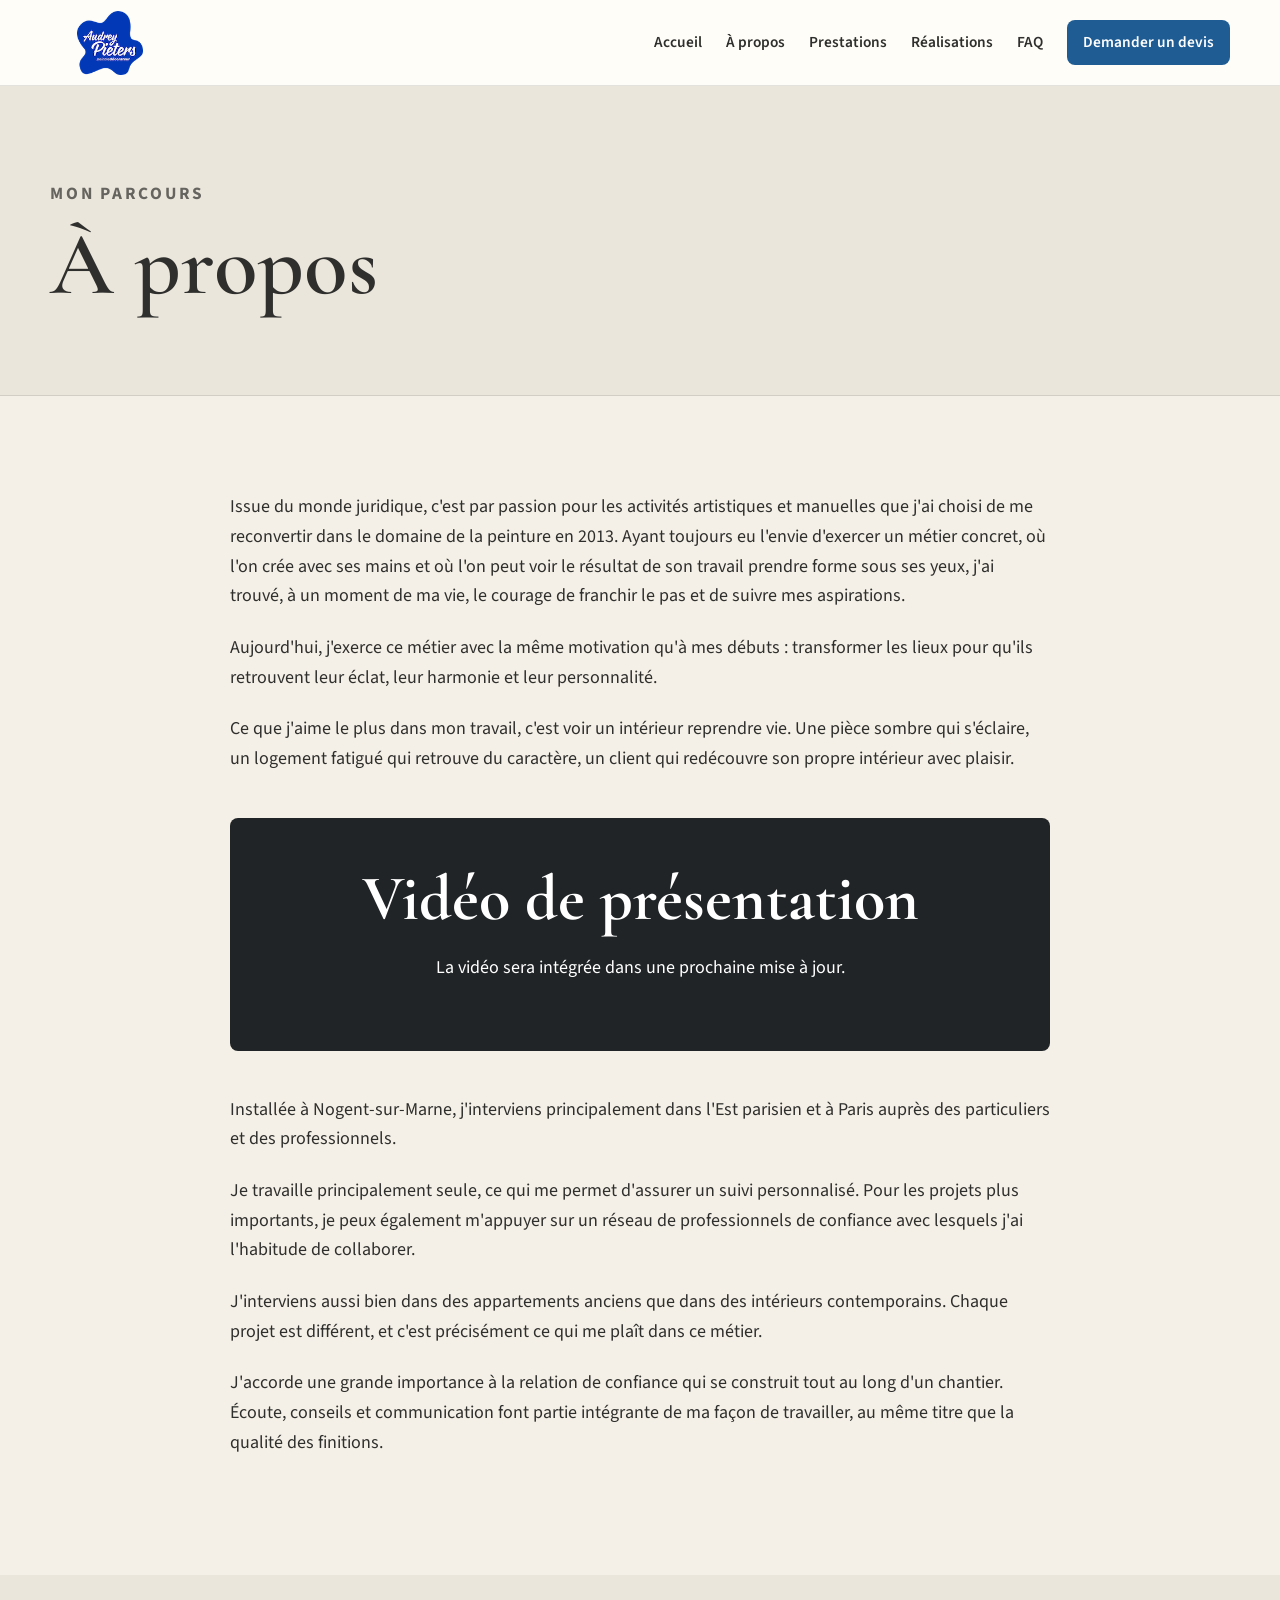
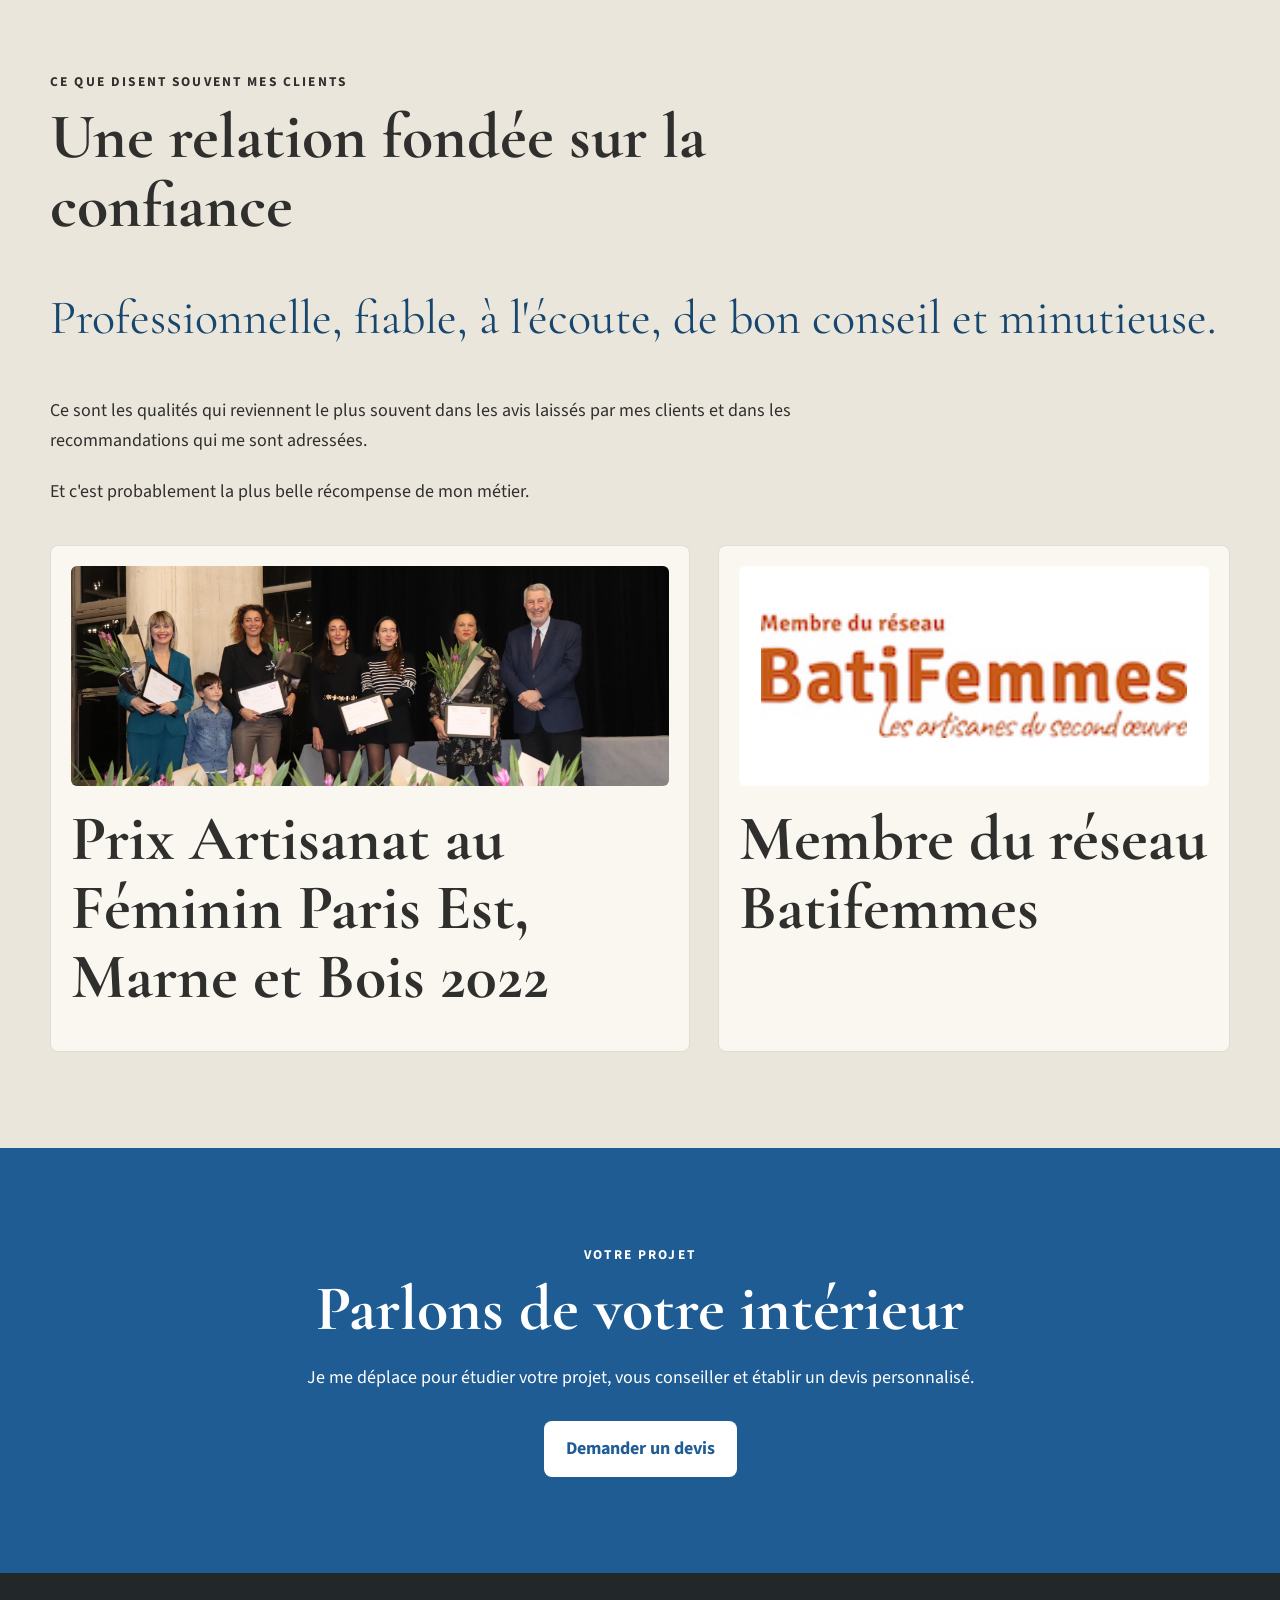
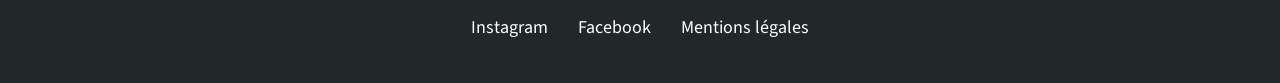
==== a-propos.html @ facaf7fb "Add files via upload" ====
<!DOCTYPE html>
<html lang="fr">
<head>
  <meta charset="UTF-8">
  <meta name="viewport" content="width=device-width, initial-scale=1.0">
  <meta name="description" content="Découvrez le parcours d'Audrey Pieters, peintre en bâtiment et peintre décoratrice installée à Nogent-sur-Marne.">
  <title>À propos | Audrey Pieters</title>
  <link rel="preconnect" href="https://fonts.googleapis.com">
  <link rel="preconnect" href="https://fonts.gstatic.com" crossorigin>
  <link href="https://fonts.googleapis.com/css2?family=Cormorant+Garamond:wght@500;600;700&family=Source+Sans+3:wght@400;500;600&display=swap" rel="stylesheet">
  <link rel="stylesheet" href="style.css">
</head>
<body>
  <header class="site-header">
    <a class="brand" href="index.html" aria-label="Accueil Audrey Pieters">
      <img src="assets/logo.png" alt="Logo Audrey Pieters">
    </a>

    <button class="menu-toggle" aria-expanded="false" aria-controls="main-nav" aria-label="Ouvrir le menu">
      <span></span><span></span><span></span>
    </button>

    <nav id="main-nav" class="main-nav" aria-label="Navigation principale">
      <a href="index.html">Accueil</a>
      <a href="a-propos.html" aria-current="page">À propos</a>
      <a href="prestations.html">Prestations</a>
      <a href="realisations.html">Réalisations</a>
      <a href="faq.html">FAQ</a>
      <a class="nav-cta" href="contact.html">Demander un devis</a>
    </nav>
  </header>

  <main>
    <section class="page-hero">
      <div class="container">
        <p class="kicker">Mon parcours</p>
        <h1>À propos</h1>
      </div>
    </section>

    <section class="section">
      <div class="container prose">
        <p>Issue du monde juridique, c'est par passion pour les activités artistiques et manuelles que j'ai choisi de me reconvertir dans le domaine de la peinture en 2013. Ayant toujours eu l'envie d'exercer un métier concret, où l'on crée avec ses mains et où l'on peut voir le résultat de son travail prendre forme sous ses yeux, j'ai trouvé, à un moment de ma vie, le courage de franchir le pas et de suivre mes aspirations.</p>

        <p>Aujourd'hui, j'exerce ce métier avec la même motivation qu'à mes débuts : transformer les lieux pour qu'ils retrouvent leur éclat, leur harmonie et leur personnalité.</p>

        <p>Ce que j'aime le plus dans mon travail, c'est voir un intérieur reprendre vie. Une pièce sombre qui s'éclaire, un logement fatigué qui retrouve du caractère, un client qui redécouvre son propre intérieur avec plaisir.</p>

        <div class="video-placeholder">
          <h2>Vidéo de présentation</h2>
          <p>La vidéo sera intégrée dans une prochaine mise à jour.</p>
        </div>

        <p>Installée à Nogent-sur-Marne, j'interviens principalement dans l'Est parisien et à Paris auprès des particuliers et des professionnels.</p>

        <p>Je travaille principalement seule, ce qui me permet d'assurer un suivi personnalisé. Pour les projets plus importants, je peux également m'appuyer sur un réseau de professionnels de confiance avec lesquels j'ai l'habitude de collaborer.</p>

        <p>J'interviens aussi bien dans des appartements anciens que dans des intérieurs contemporains. Chaque projet est différent, et c'est précisément ce qui me plaît dans ce métier.</p>

        <p>J'accorde une grande importance à la relation de confiance qui se construit tout au long d'un chantier. Écoute, conseils et communication font partie intégrante de ma façon de travailler, au même titre que la qualité des finitions.</p>
      </div>
    </section>

    <section class="section section-stone">
      <div class="container">
        <div class="section-heading">
          <p class="kicker">Ce que disent souvent mes clients</p>
          <h2>Une relation fondée sur la confiance</h2>
        </div>

        <p class="client-qualities">Professionnelle, fiable, à l'écoute, de bon conseil et minutieuse.</p>

        <div class="prose">
          <p>Ce sont les qualités qui reviennent le plus souvent dans les avis laissés par mes clients et dans les recommandations qui me sont adressées.</p>
          <p>Et c'est probablement la plus belle récompense de mon métier.</p>
        </div>

        <div class="inner-recognition">
          <article>
            <img src="assets/prix-cma.jpeg" alt="Remise du Prix Artisanat au Féminin 2022">
            <h2>Prix Artisanat au Féminin Paris Est, Marne et Bois 2022</h2>
          </article>
          <article>
            <img class="network-logo" src="assets/batifemmes.jpg" alt="Logo Batifemmes">
            <h2>Membre du réseau Batifemmes</h2>
          </article>
        </div>
      </div>
    </section>

    <section class="section contact-cta">
      <div class="container compact">
        <p class="kicker">Votre projet</p>
        <h2>Parlons de votre intérieur</h2>
        <p>Je me déplace pour étudier votre projet, vous conseiller et établir un devis personnalisé.</p>
        <a class="button" href="contact.html">Demander un devis</a>
      </div>
    </section>
  </main>

  <footer class="site-footer">
    <div class="container footer-inner">
      <a href="https://www.instagram.com/audreypieterspeintre?utm_source=qr" target="_blank" rel="noopener noreferrer">Instagram</a>
      <a href="https://www.facebook.com/share/1JHgTvEB2t/?mibextid=wwXIfr" target="_blank" rel="noopener noreferrer">Facebook</a>
      <a href="mentions-legales.html">Mentions légales</a>
    </div>
  </footer>

  <script>
    const toggle = document.querySelector('.menu-toggle');
    const nav = document.querySelector('.main-nav');
    toggle.addEventListener('click', () => {
      const open = toggle.getAttribute('aria-expanded') === 'true';
      toggle.setAttribute('aria-expanded', String(!open));
      nav.classList.toggle('is-open');
    });
  </script>
</body>
</html>
---- style.css ----
:root {
  --limewash: #f4f0e7;
  --stone: #ebe6dc;
  --paper: #fffdf8;
  --ink: #2f2f2d;
  --muted: #66645f;
  --blue: #1f5c94;
  --blue-dark: #17466f;
  --line: rgba(47, 47, 45, 0.13);
  --radius: 8px;
  --shadow: 0 18px 50px rgba(40, 38, 33, 0.08);
  --max: 1180px;
}

* { box-sizing: border-box; }

html { scroll-behavior: smooth; }

body {
  margin: 0;
  background: var(--limewash);
  color: var(--ink);
  font-family: "Source Sans 3", sans-serif;
  font-size: 18px;
  line-height: 1.65;
  -webkit-font-smoothing: antialiased;
}

img {
  display: block;
  width: 100%;
  height: auto;
}

a { color: inherit; }

.container {
  width: min(calc(100% - 40px), var(--max));
  margin-inline: auto;
}

.compact { max-width: 760px; }

.site-header {
  min-height: 86px;
  padding: 10px max(20px, calc((100vw - var(--max)) / 2));
  display: flex;
  align-items: center;
  justify-content: space-between;
  gap: 30px;
  background: rgba(255, 253, 248, 0.95);
  border-bottom: 1px solid var(--line);
  position: sticky;
  top: 0;
  z-index: 50;
  backdrop-filter: blur(12px);
}

.brand img {
  width: 120px;
  max-height: 64px;
  object-fit: contain;
}

.main-nav {
  display: flex;
  align-items: center;
  gap: 24px;
}

.main-nav a {
  text-decoration: none;
  font-size: 0.96rem;
  font-weight: 600;
}

.main-nav a:hover { color: var(--blue); }

.nav-cta {
  color: white !important;
  background: var(--blue);
  padding: 10px 16px;
  border-radius: var(--radius);
}

.nav-cta:hover { background: var(--blue-dark); }

.menu-toggle {
  display: none;
  background: transparent;
  border: 0;
  padding: 10px;
}

.menu-toggle span {
  display: block;
  width: 26px;
  height: 2px;
  background: var(--ink);
  margin: 5px 0;
}

.hero {
  min-height: 78vh;
  position: relative;
  display: grid;
  align-items: center;
  overflow: hidden;
}

.hero-image,
.hero-overlay {
  position: absolute;
  inset: 0;
  width: 100%;
  height: 100%;
}

.hero-image { object-fit: cover; }

.hero-overlay {
  background:
    linear-gradient(90deg, rgba(25, 27, 29, 0.76) 0%, rgba(25, 27, 29, 0.52) 44%, rgba(25, 27, 29, 0.06) 78%),
    linear-gradient(180deg, rgba(0,0,0,0.04), rgba(0,0,0,0.16));
}

.hero-content {
  position: relative;
  z-index: 2;
  color: white;
  padding-block: 110px;
}

.eyebrow,
.kicker {
  margin: 0 0 8px;
  font-size: 0.84rem;
  letter-spacing: 0.16em;
  text-transform: uppercase;
  font-weight: 700;
}

.profession {
  margin: 0 0 10px;
  font-weight: 600;
}

h1, h2, h3 {
  font-family: "Cormorant Garamond", serif;
  line-height: 1.08;
  margin-top: 0;
}

h1 {
  max-width: 760px;
  margin-bottom: 24px;
  font-size: clamp(3.4rem, 8vw, 6.6rem);
  font-weight: 600;
}

h2 {
  font-size: clamp(2.4rem, 5vw, 4rem);
  margin-bottom: 20px;
}

h3 {
  font-size: 1.9rem;
  margin-bottom: 14px;
}

.hero-text {
  max-width: 760px;
  margin: 0 0 14px;
  font-size: 1.08rem;
}

.hero-text.secondary {
  max-width: 830px;
  margin-bottom: 30px;
}

.button {
  display: inline-block;
  margin-top: 10px;
  padding: 13px 22px;
  border-radius: var(--radius);
  color: white;
  background: var(--blue);
  text-decoration: none;
  font-weight: 700;
  transition: transform .2s ease, background .2s ease;
}

.button:hover {
  background: var(--blue-dark);
  transform: translateY(-2px);
}

.section { padding: 96px 0; }

.section-stone { background: var(--stone); }

.section-heading {
  max-width: 720px;
  margin-bottom: 42px;
}

.section-heading h2 { margin-bottom: 0; }

.three-columns {
  display: grid;
  grid-template-columns: repeat(3, 1fr);
  gap: 26px;
}

.text-card,
.service-card,
.testimonials-grid blockquote {
  background: rgba(255, 253, 248, 0.62);
  border: 1px solid var(--line);
  border-radius: var(--radius);
  padding: 28px;
}

.recognition-grid {
  display: grid;
  grid-template-columns: 1.3fr 1fr;
  gap: 28px;
}

.recognition-card {
  display: grid;
  grid-template-columns: 180px 1fr;
  gap: 26px;
  align-items: center;
  background: rgba(255, 253, 248, 0.72);
  border: 1px solid var(--line);
  border-radius: var(--radius);
  padding: 18px;
}

.recognition-card img {
  height: 150px;
  object-fit: cover;
  border-radius: 6px;
}

.recognition-logo img {
  object-fit: contain;
  background: white;
  padding: 12px;
}

.recognition-card h2 {
  font-size: 2rem;
  margin: 0;
}

.split {
  display: grid;
  grid-template-columns: 1fr 1fr;
  gap: 64px;
  align-items: center;
}

.split-media img {
  max-height: 620px;
  object-fit: cover;
  border-radius: var(--radius);
  box-shadow: var(--shadow);
}

.split-content p { max-width: 650px; }

.text-link {
  color: var(--blue);
  font-weight: 700;
  text-underline-offset: 4px;
}

.center {
  text-align: center;
  margin-top: 38px;
}

.gallery {
  display: grid;
  grid-template-columns: repeat(2, minmax(0, 1fr));
  gap: 26px;
}

.gallery figure {
  margin: 0;
  overflow: hidden;
  border-radius: var(--radius);
  background: var(--paper);
}

.gallery img {
  aspect-ratio: 4 / 3;
  object-fit: cover;
}

.gallery figcaption {
  padding: 12px 16px 15px;
  font-weight: 600;
}

.testimonials-grid {
  display: grid;
  grid-template-columns: repeat(2, 1fr);
  gap: 24px;
}

.testimonials-grid blockquote { margin: 0; }

.testimonials-grid blockquote p {
  font-family: "Cormorant Garamond", serif;
  font-size: 1.65rem;
  line-height: 1.35;
}

.testimonials-grid cite {
  font-style: normal;
  font-weight: 700;
}

.stars {
  color: var(--blue);
  letter-spacing: 0.12em;
}

.contact-cta {
  text-align: center;
  background: var(--blue);
  color: white;
}

.contact-cta .button {
  background: white;
  color: var(--blue);
}

.contact-cta .button:hover {
  background: var(--paper);
}

.site-footer {
  background: #222729;
  color: white;
}

.footer-inner {
  min-height: 110px;
  display: flex;
  align-items: center;
  justify-content: center;
  gap: 30px;
}

.footer-inner a {
  text-decoration: none;
}

.footer-inner a:hover { text-decoration: underline; }

@media (max-width: 900px) {
  body { font-size: 17px; }

  .menu-toggle { display: block; }

  .main-nav {
    position: absolute;
    top: 86px;
    left: 0;
    right: 0;
    display: none;
    flex-direction: column;
    align-items: stretch;
    gap: 0;
    padding: 12px 20px 22px;
    background: var(--paper);
    border-bottom: 1px solid var(--line);
  }

  .main-nav.is-open { display: flex; }

  .main-nav a {
    padding: 13px 8px;
  }

  .nav-cta {
    margin-top: 8px;
    text-align: center;
  }

  .three-columns,
  .recognition-grid,
  .split {
    grid-template-columns: 1fr;
  }

  .recognition-card {
    grid-template-columns: 135px 1fr;
  }

  .split { gap: 36px; }

  .hero { min-height: 70vh; }

  .hero-overlay {
    background: linear-gradient(90deg, rgba(25,27,29,.78), rgba(25,27,29,.35));
  }
}

@media (max-width: 640px) {
  .container { width: min(calc(100% - 28px), var(--max)); }

  .section { padding: 72px 0; }

  .site-header {
    min-height: 76px;
  }

  .brand img { width: 98px; }

  .main-nav { top: 76px; }

  h1 { font-size: clamp(3rem, 15vw, 4.7rem); }

  .hero-content { padding-block: 80px; }

  .gallery,
  .testimonials-grid {
    grid-template-columns: 1fr;
  }

  .recognition-card {
    grid-template-columns: 1fr;
  }

  .recognition-card img {
    height: 220px;
  }

  .recognition-logo img {
    height: 150px;
  }

  .footer-inner {
    flex-direction: column;
    gap: 14px;
    padding-block: 30px;
  }
}


/* Page À propos */
.page-hero {
  padding: 94px 0 70px;
  background: var(--stone);
  border-bottom: 1px solid var(--line);
}

.page-hero h1 {
  color: var(--ink);
  font-size: clamp(3.3rem, 7vw, 5.8rem);
  margin-bottom: 12px;
}

.page-hero p {
  max-width: 720px;
  color: var(--muted);
  font-size: 1.08rem;
}

.prose {
  max-width: 820px;
}

.prose p {
  margin: 0 0 22px;
}

.video-placeholder {
  margin: 44px 0;
  padding: 46px 28px;
  text-align: center;
  background: #202426;
  color: white;
  border-radius: var(--radius);
}

.client-qualities {
  font-family: "Cormorant Garamond", serif;
  font-size: clamp(1.9rem, 4vw, 3rem);
  line-height: 1.25;
  color: var(--blue-dark);
}

.inner-recognition {
  display: grid;
  grid-template-columns: 1.25fr 1fr;
  gap: 28px;
  margin-top: 38px;
}

.inner-recognition article {
  background: rgba(255, 253, 248, 0.72);
  border: 1px solid var(--line);
  border-radius: var(--radius);
  padding: 20px;
}

.inner-recognition img {
  height: 220px;
  object-fit: cover;
  border-radius: 6px;
  margin-bottom: 18px;
}

.inner-recognition .network-logo {
  object-fit: contain;
  background: white;
  padding: 22px;
}

@media (max-width: 900px) {
  .inner-recognition {
    grid-template-columns: 1fr;
  }
}
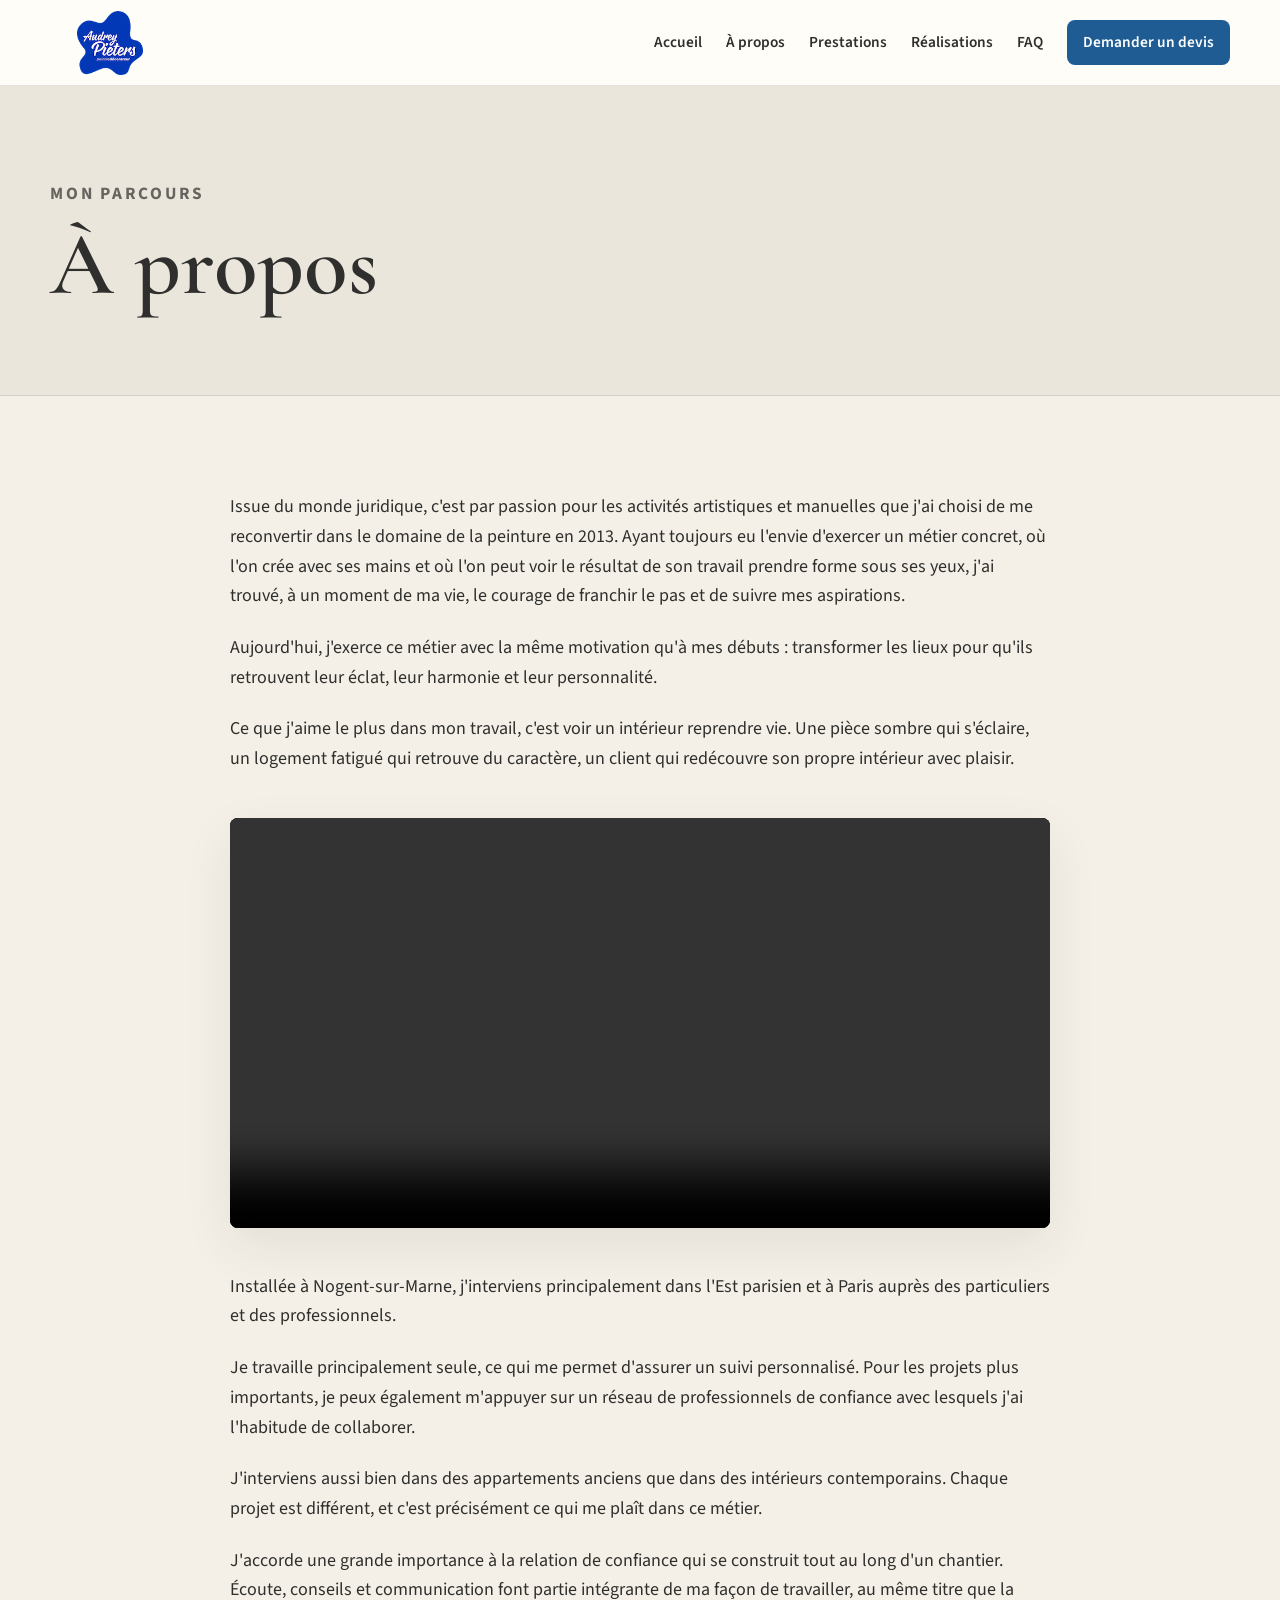
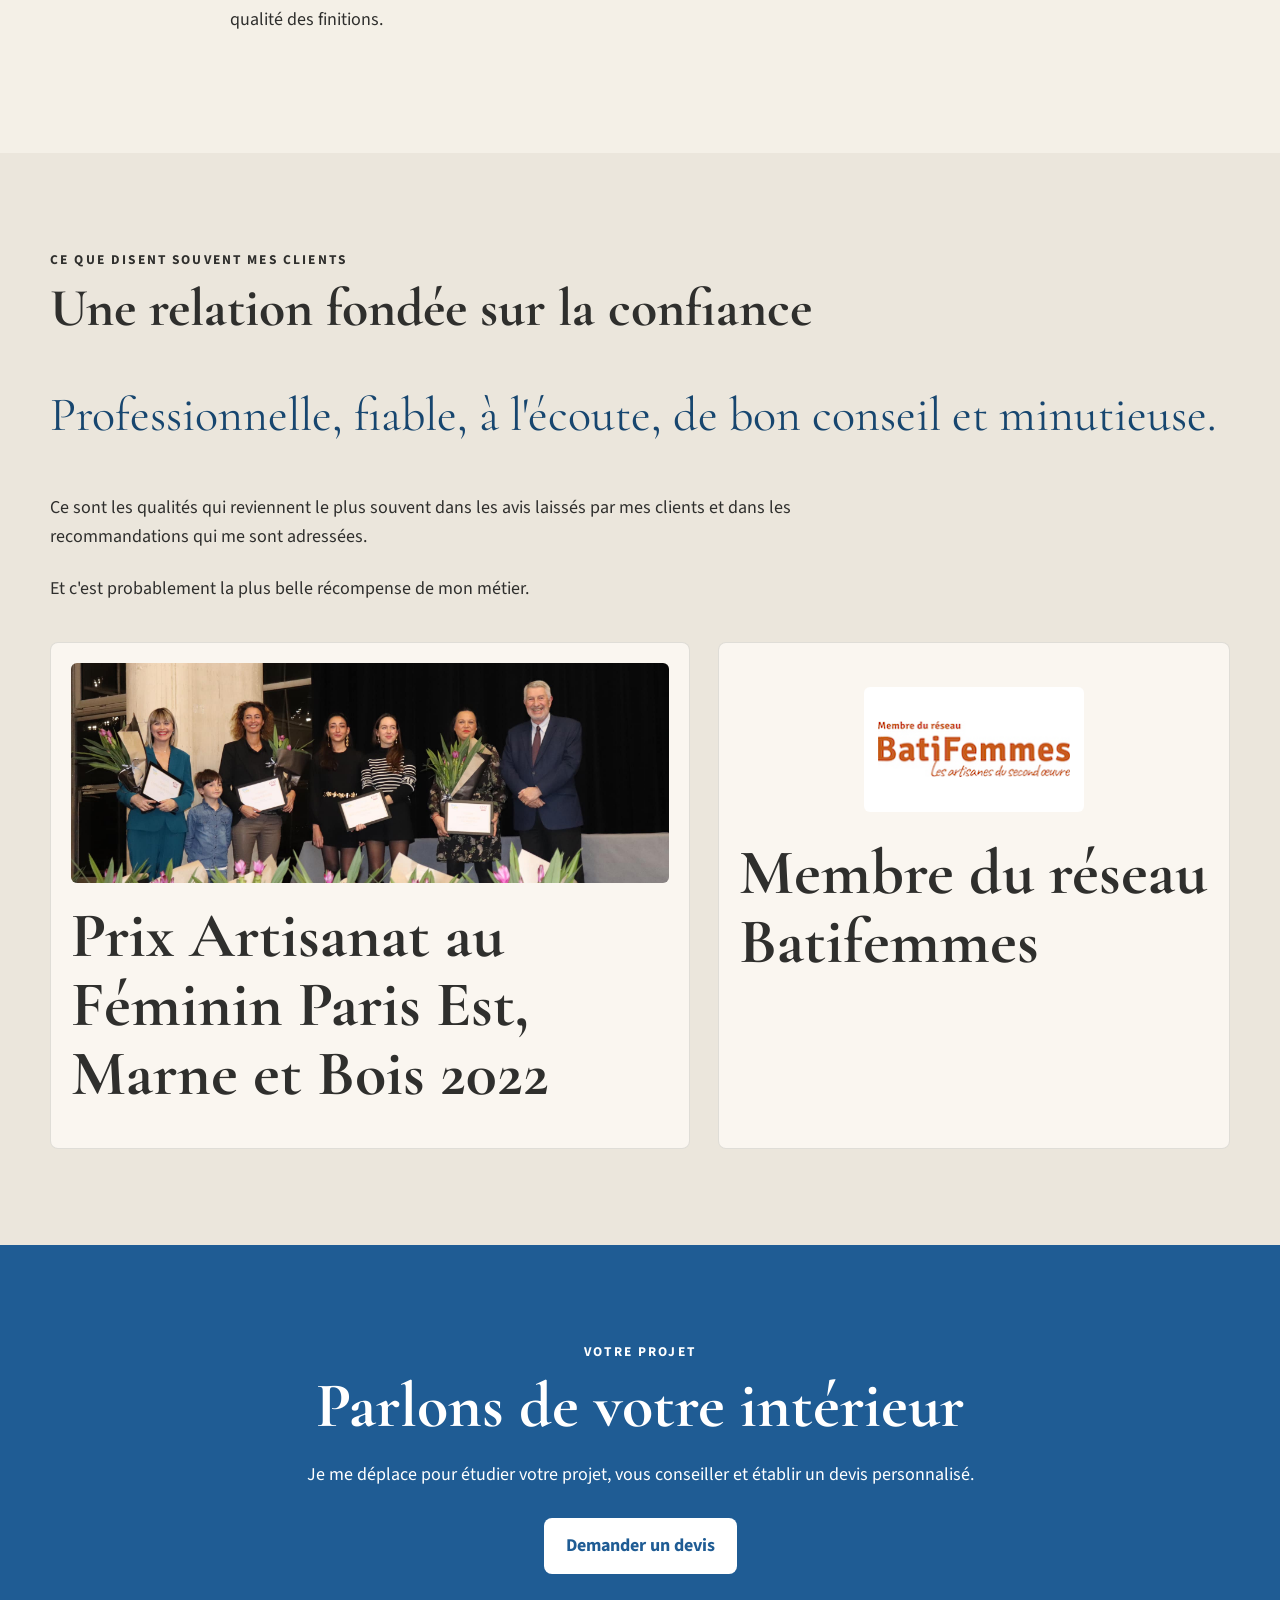
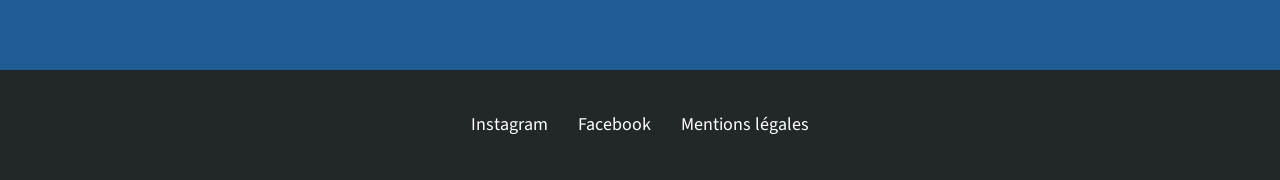
==== commit e052054a: "Add files via upload" ====
--- a/a-propos.html
+++ b/a-propos.html
@@ -46,9 +46,11 @@
 
         <p>Ce que j'aime le plus dans mon travail, c'est voir un intérieur reprendre vie. Une pièce sombre qui s'éclaire, un logement fatigué qui retrouve du caractère, un client qui redécouvre son propre intérieur avec plaisir.</p>
 
-        <div class="video-placeholder">
-          <h2>Vidéo de présentation</h2>
-          <p>La vidéo sera intégrée dans une prochaine mise à jour.</p>
+        <div class="video-frame">
+          <video controls preload="metadata">
+            <source src="assets/portrait-audrey-pieters.mp4" type="video/mp4">
+            Votre navigateur ne permet pas de lire cette vidéo.
+          </video>
         </div>
 
         <p>Installée à Nogent-sur-Marne, j'interviens principalement dans l'Est parisien et à Paris auprès des particuliers et des professionnels.</p>
@@ -65,7 +67,7 @@
       <div class="container">
         <div class="section-heading">
           <p class="kicker">Ce que disent souvent mes clients</p>
-          <h2>Une relation fondée sur la confiance</h2>
+          <h2 class="trust-heading">Une relation fondée sur la confiance</h2>
         </div>
 
         <p class="client-qualities">Professionnelle, fiable, à l'écoute, de bon conseil et minutieuse.</p>
--- a/style.css
+++ b/style.css
@@ -455,7 +455,7 @@
 }
 
 
-/* Page À propos */
+/* Corrections page À propos */
 .page-hero {
   padding: 94px 0 70px;
   background: var(--stone);
@@ -482,13 +482,24 @@
   margin: 0 0 22px;
 }
 
-.video-placeholder {
+.video-frame {
   margin: 44px 0;
-  padding: 46px 28px;
-  text-align: center;
-  background: #202426;
-  color: white;
-  border-radius: var(--radius);
+  background: #151719;
+  border-radius: var(--radius);
+  overflow: hidden;
+  box-shadow: var(--shadow);
+}
+
+.video-frame video {
+  display: block;
+  width: 100%;
+  max-height: 680px;
+  background: #151719;
+}
+
+.trust-heading {
+  font-size: clamp(2.2rem, 4.2vw, 3.35rem);
+  white-space: nowrap;
 }
 
 .client-qualities {
@@ -520,13 +531,21 @@
 }
 
 .inner-recognition .network-logo {
+  height: 125px;
+  width: auto;
+  max-width: 220px;
   object-fit: contain;
   background: white;
-  padding: 22px;
+  padding: 14px;
+  margin: 24px auto 26px;
 }
 
 @media (max-width: 900px) {
   .inner-recognition {
     grid-template-columns: 1fr;
   }
-}
+
+  .trust-heading {
+    white-space: normal;
+  }
+}
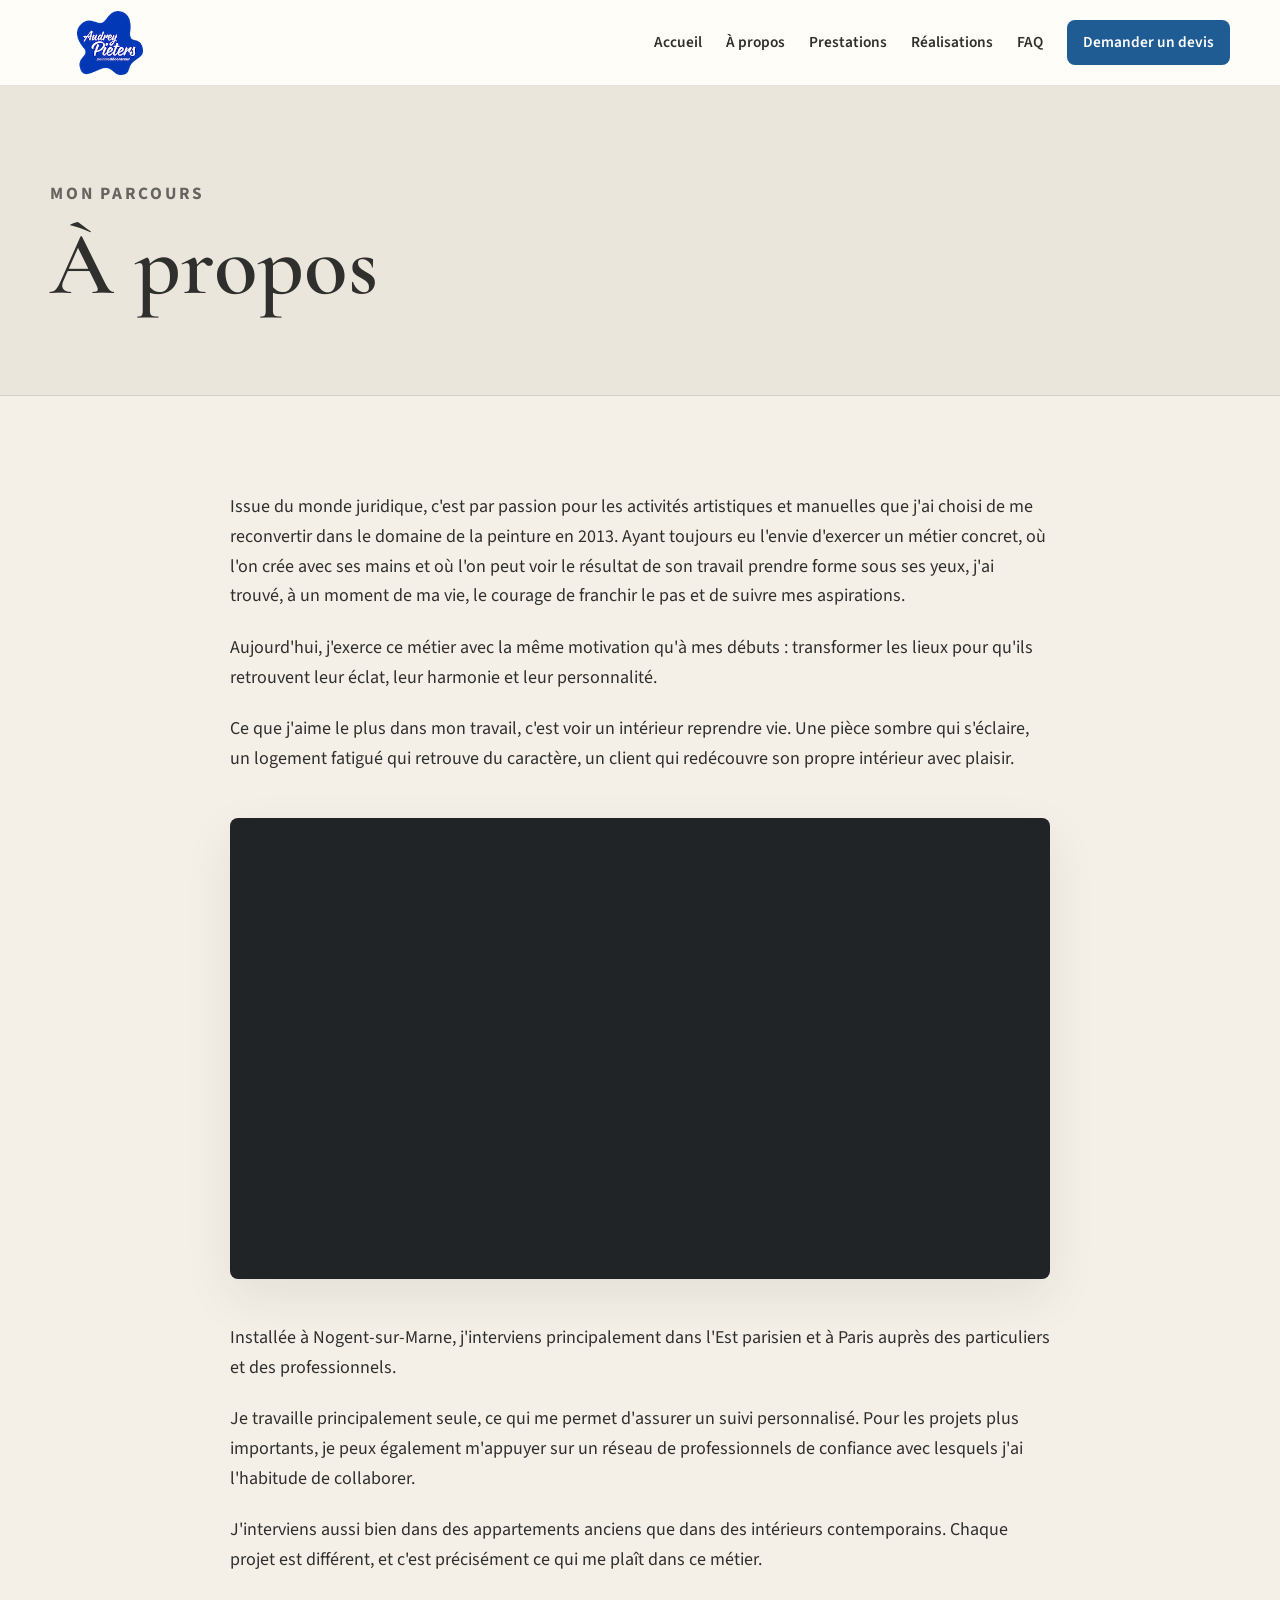
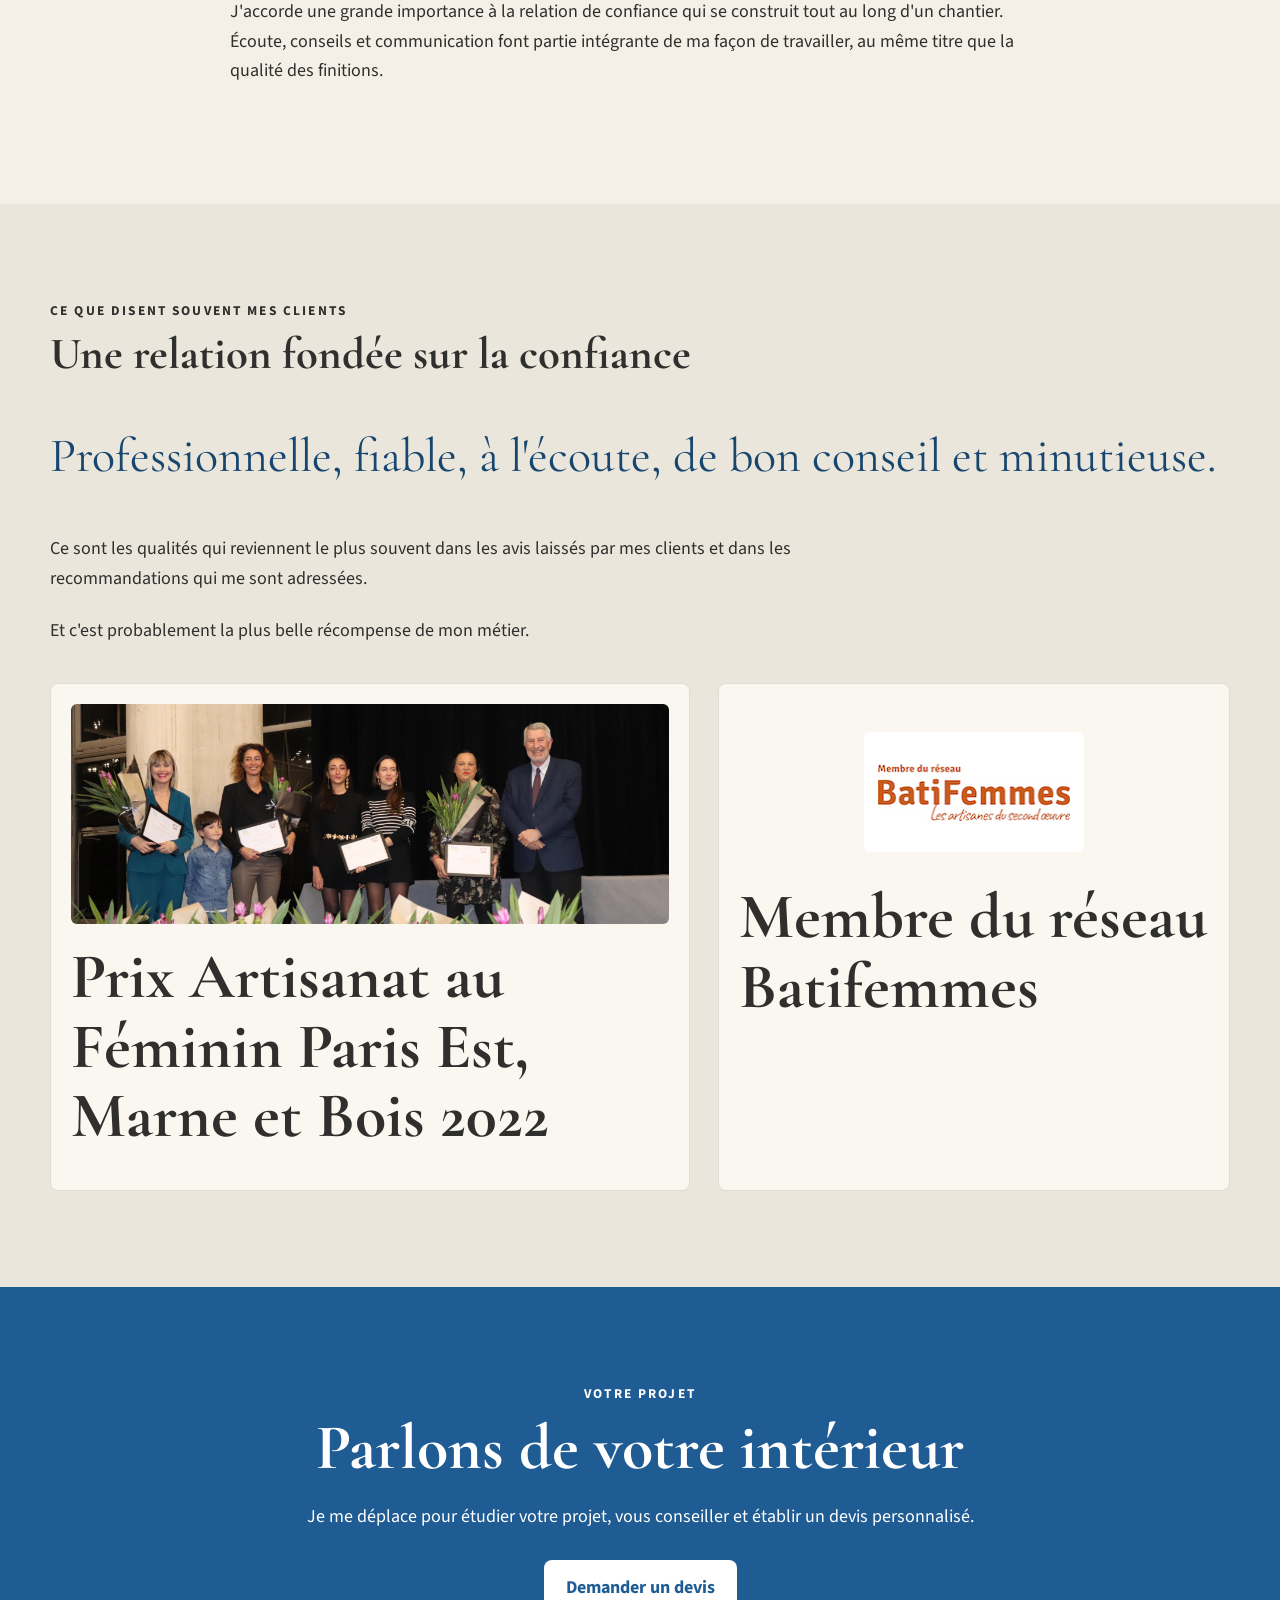
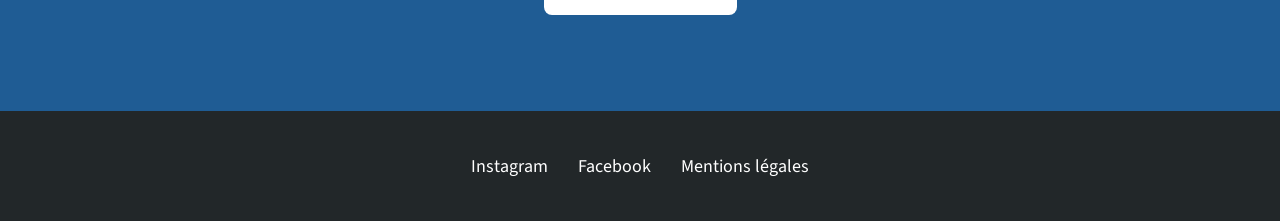
==== commit 1c7163c1: "Add files via upload" ====
--- a/a-propos.html
+++ b/a-propos.html
@@ -46,11 +46,14 @@
 
         <p>Ce que j'aime le plus dans mon travail, c'est voir un intérieur reprendre vie. Une pièce sombre qui s'éclaire, un logement fatigué qui retrouve du caractère, un client qui redécouvre son propre intérieur avec plaisir.</p>
 
-        <div class="video-frame">
-          <video controls preload="metadata">
-            <source src="assets/portrait-audrey-pieters.mp4" type="video/mp4">
-            Votre navigateur ne permet pas de lire cette vidéo.
-          </video>
+        <div class="video-wrapper">
+          <iframe
+            src="https://player.vimeo.com/video/769459590?h=e17add5ecf"
+            title="Portrait vidéo d’Audrey Pieters"
+            loading="lazy"
+            allow="autoplay; fullscreen; picture-in-picture"
+            allowfullscreen>
+          </iframe>
         </div>
 
         <p>Installée à Nogent-sur-Marne, j'interviens principalement dans l'Est parisien et à Paris auprès des particuliers et des professionnels.</p>
--- a/style.css
+++ b/style.css
@@ -455,7 +455,7 @@
 }
 
 
-/* Corrections page À propos */
+/* Page À propos */
 .page-hero {
   padding: 94px 0 70px;
   background: var(--stone);
@@ -482,24 +482,20 @@
   margin: 0 0 22px;
 }
 
-.video-frame {
+.video-wrapper {
   margin: 44px 0;
-  background: #151719;
   border-radius: var(--radius);
   overflow: hidden;
   box-shadow: var(--shadow);
-}
-
-.video-frame video {
+  background: #202426;
+  aspect-ratio: 16 / 9;
+}
+
+.video-wrapper iframe {
   display: block;
   width: 100%;
-  max-height: 680px;
-  background: #151719;
-}
-
-.trust-heading {
-  font-size: clamp(2.2rem, 4.2vw, 3.35rem);
-  white-space: nowrap;
+  height: 100%;
+  border: 0;
 }
 
 .client-qualities {
@@ -531,20 +527,29 @@
 }
 
 .inner-recognition .network-logo {
-  height: 125px;
   width: auto;
   max-width: 220px;
+  height: 120px;
   object-fit: contain;
   background: white;
   padding: 14px;
-  margin: 24px auto 26px;
+  margin: 28px auto 30px;
 }
 
 @media (max-width: 900px) {
   .inner-recognition {
     grid-template-columns: 1fr;
   }
-
+}
+
+
+/* Ajustements ciblés page À propos */
+.trust-heading {
+  font-size: clamp(2.25rem, 3.5vw, 3.35rem);
+  white-space: nowrap;
+}
+
+@media (max-width: 900px) {
   .trust-heading {
     white-space: normal;
   }
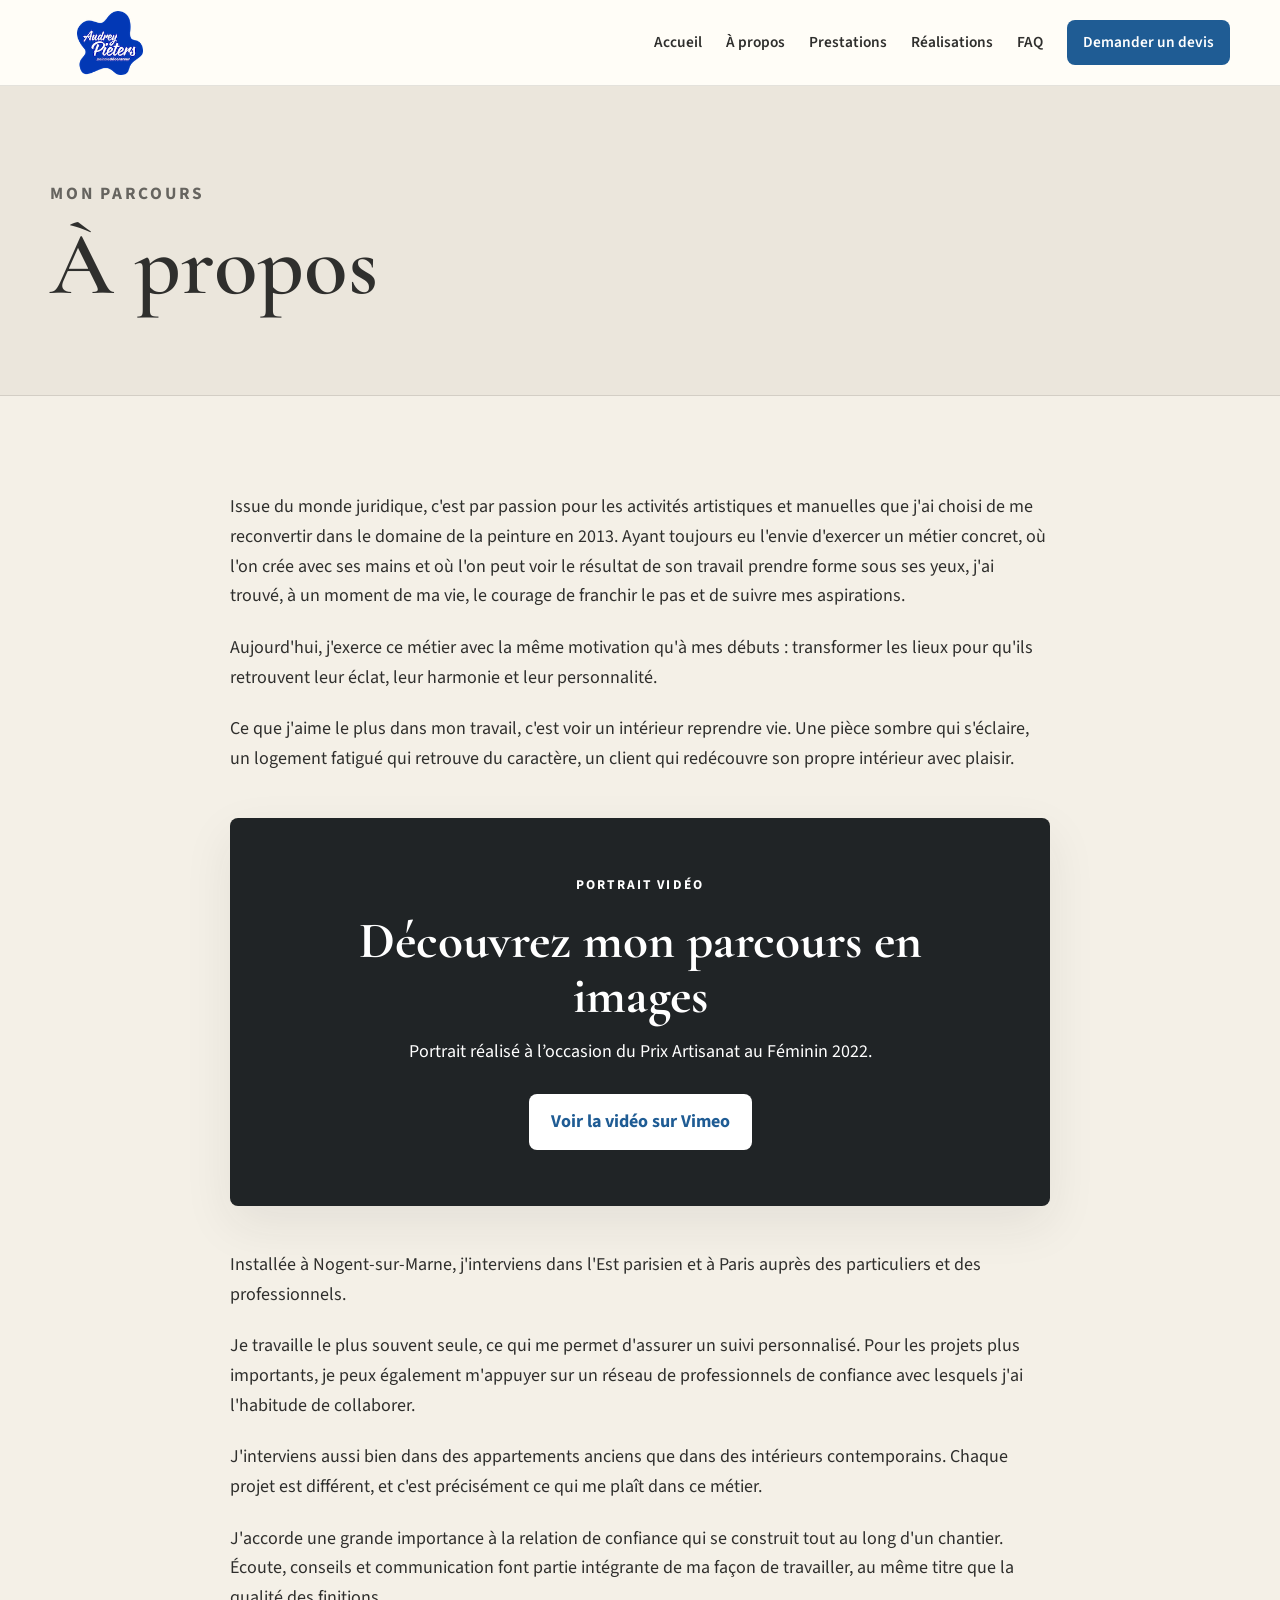
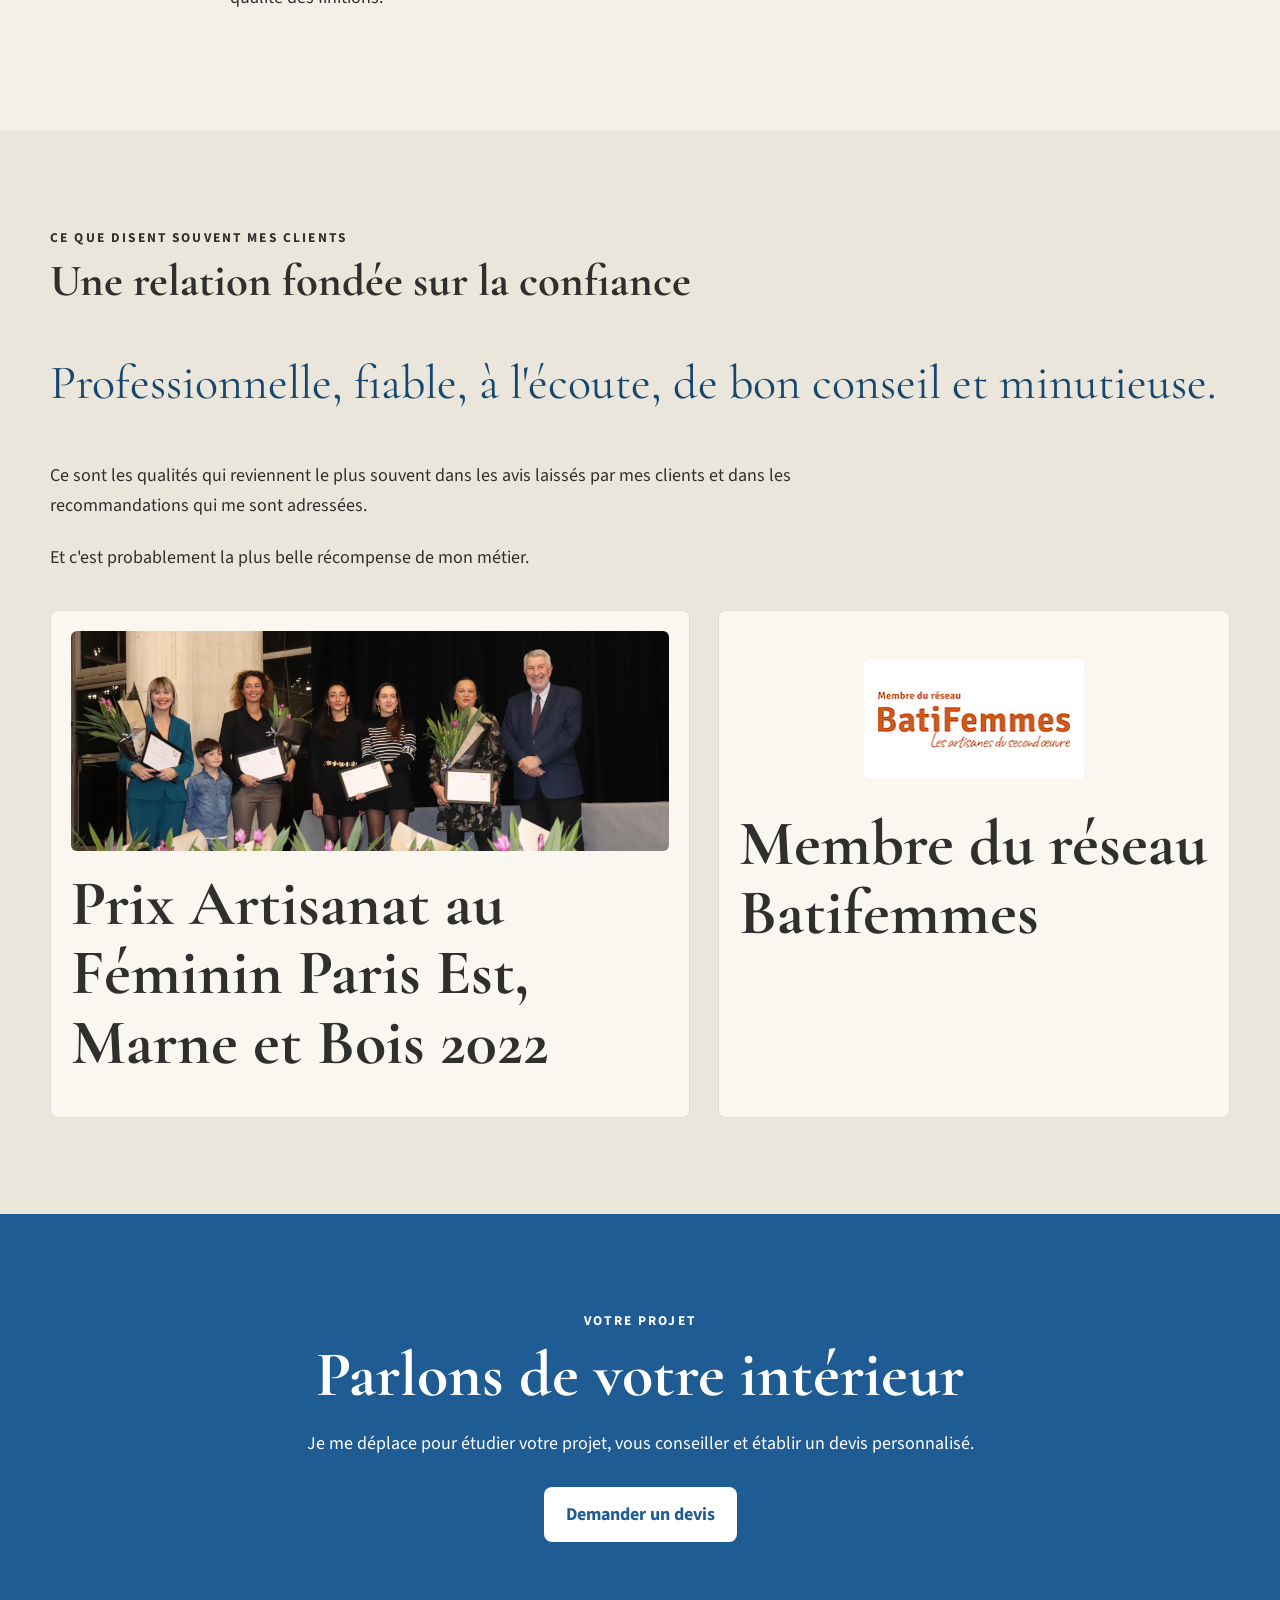
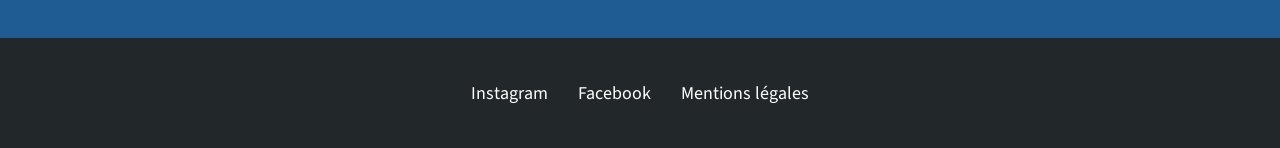
==== commit effc9e7e: "Add files via upload" ====
--- a/a-propos.html
+++ b/a-propos.html
@@ -46,19 +46,21 @@
 
         <p>Ce que j'aime le plus dans mon travail, c'est voir un intérieur reprendre vie. Une pièce sombre qui s'éclaire, un logement fatigué qui retrouve du caractère, un client qui redécouvre son propre intérieur avec plaisir.</p>
 
-        <div class="video-wrapper">
-          <iframe
-            src="https://player.vimeo.com/video/769459590?h=e17add5ecf"
-            title="Portrait vidéo d’Audrey Pieters"
-            loading="lazy"
-            allow="autoplay; fullscreen; picture-in-picture"
-            allowfullscreen>
-          </iframe>
+        <div class="video-link-card">
+          <p class="kicker">Portrait vidéo</p>
+          <h2>Découvrez mon parcours en images</h2>
+          <p>Portrait réalisé à l’occasion du Prix Artisanat au Féminin 2022.</p>
+          <a class="button video-button"
+             href="https://vimeo.com/769459590/e17add5ecf?fl=pl&amp;fe=sh"
+             target="_blank"
+             rel="noopener noreferrer">
+            Voir la vidéo sur Vimeo
+          </a>
         </div>
 
-        <p>Installée à Nogent-sur-Marne, j'interviens principalement dans l'Est parisien et à Paris auprès des particuliers et des professionnels.</p>
+        <p>Installée à Nogent-sur-Marne, j'interviens dans l'Est parisien et à Paris auprès des particuliers et des professionnels.</p>
 
-        <p>Je travaille principalement seule, ce qui me permet d'assurer un suivi personnalisé. Pour les projets plus importants, je peux également m'appuyer sur un réseau de professionnels de confiance avec lesquels j'ai l'habitude de collaborer.</p>
+        <p>Je travaille le plus souvent seule, ce qui me permet d'assurer un suivi personnalisé. Pour les projets plus importants, je peux également m'appuyer sur un réseau de professionnels de confiance avec lesquels j'ai l'habitude de collaborer.</p>
 
         <p>J'interviens aussi bien dans des appartements anciens que dans des intérieurs contemporains. Chaque projet est différent, et c'est précisément ce qui me plaît dans ce métier.</p>
 
--- a/style.css
+++ b/style.css
@@ -482,20 +482,32 @@
   margin: 0 0 22px;
 }
 
-.video-wrapper {
+.video-link-card {
   margin: 44px 0;
-  border-radius: var(--radius);
-  overflow: hidden;
+  padding: clamp(34px, 6vw, 56px);
+  text-align: center;
+  background: #202426;
+  color: white;
+  border-radius: var(--radius);
   box-shadow: var(--shadow);
-  background: #202426;
-  aspect-ratio: 16 / 9;
-}
-
-.video-wrapper iframe {
-  display: block;
-  width: 100%;
-  height: 100%;
-  border: 0;
+}
+
+.video-link-card h2 {
+  font-size: clamp(2.2rem, 4vw, 3.4rem);
+  margin-bottom: 12px;
+}
+
+.video-link-card p {
+  margin-bottom: 18px;
+}
+
+.video-button {
+  background: white;
+  color: var(--blue);
+}
+
+.video-button:hover {
+  background: var(--paper);
 }
 
 .client-qualities {
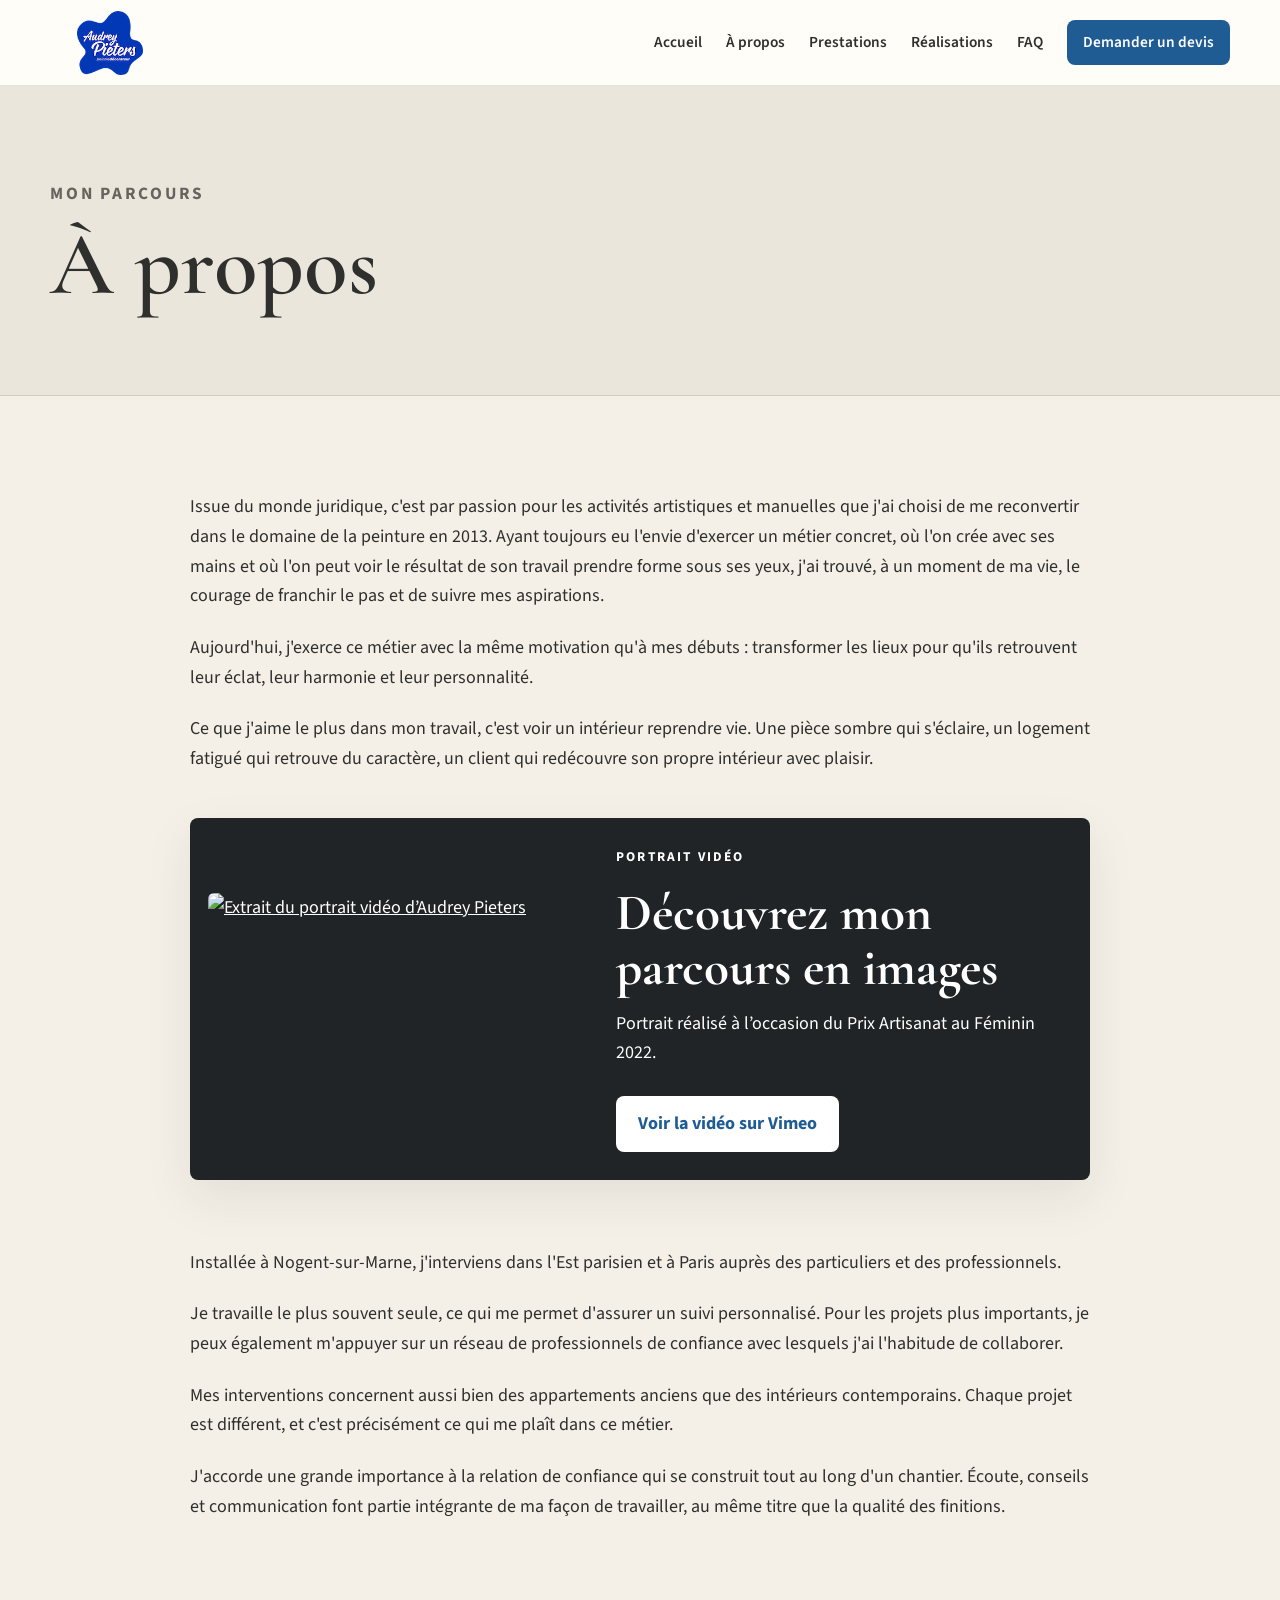
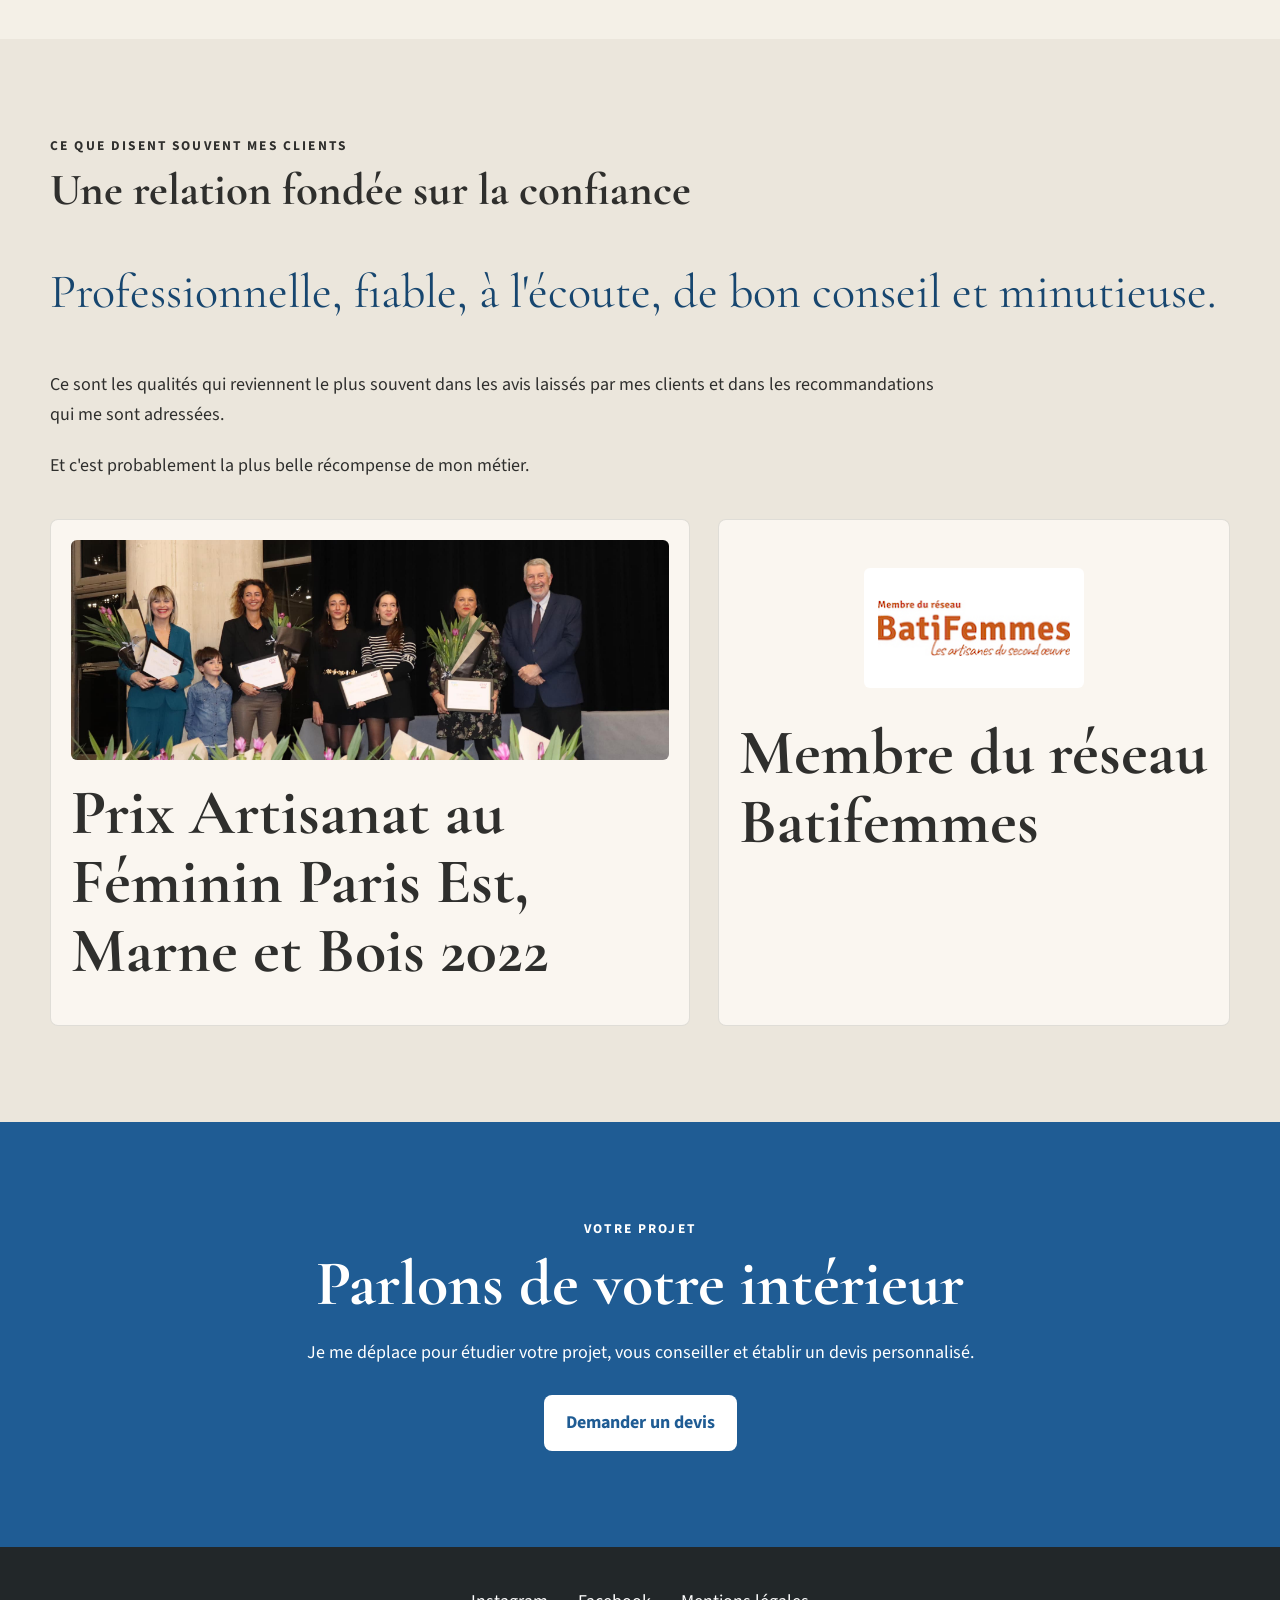
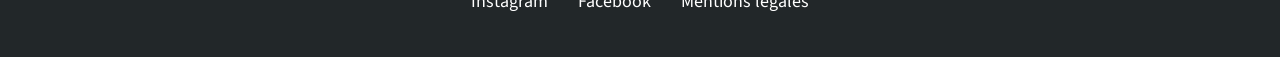
==== commit d275ff97: "Add files via upload" ====
--- a/a-propos.html
+++ b/a-propos.html
@@ -47,22 +47,31 @@
         <p>Ce que j'aime le plus dans mon travail, c'est voir un intérieur reprendre vie. Une pièce sombre qui s'éclaire, un logement fatigué qui retrouve du caractère, un client qui redécouvre son propre intérieur avec plaisir.</p>
 
         <div class="video-link-card">
-          <p class="kicker">Portrait vidéo</p>
-          <h2>Découvrez mon parcours en images</h2>
-          <p>Portrait réalisé à l’occasion du Prix Artisanat au Féminin 2022.</p>
-          <a class="button video-button"
+          <a class="video-thumbnail"
              href="https://vimeo.com/769459590/e17add5ecf?fl=pl&amp;fe=sh"
              target="_blank"
-             rel="noopener noreferrer">
-            Voir la vidéo sur Vimeo
+             rel="noopener noreferrer"
+             aria-label="Voir le portrait vidéo d’Audrey Pieters sur Vimeo">
+            <img src="assets/portrait-video.jpg" alt="Extrait du portrait vidéo d’Audrey Pieters">
           </a>
+          <div class="video-link-content">
+            <p class="kicker">Portrait vidéo</p>
+            <h2>Découvrez mon parcours en images</h2>
+            <p>Portrait réalisé à l’occasion du Prix Artisanat au Féminin 2022.</p>
+            <a class="button video-button"
+               href="https://vimeo.com/769459590/e17add5ecf?fl=pl&amp;fe=sh"
+               target="_blank"
+               rel="noopener noreferrer">
+              Voir la vidéo sur Vimeo
+            </a>
+          </div>
         </div>
 
         <p>Installée à Nogent-sur-Marne, j'interviens dans l'Est parisien et à Paris auprès des particuliers et des professionnels.</p>
 
         <p>Je travaille le plus souvent seule, ce qui me permet d'assurer un suivi personnalisé. Pour les projets plus importants, je peux également m'appuyer sur un réseau de professionnels de confiance avec lesquels j'ai l'habitude de collaborer.</p>
 
-        <p>J'interviens aussi bien dans des appartements anciens que dans des intérieurs contemporains. Chaque projet est différent, et c'est précisément ce qui me plaît dans ce métier.</p>
+        <p>Mes interventions concernent aussi bien des appartements anciens que des intérieurs contemporains. Chaque projet est différent, et c'est précisément ce qui me plaît dans ce métier.</p>
 
         <p>J'accorde une grande importance à la relation de confiance qui se construit tout au long d'un chantier. Écoute, conseils et communication font partie intégrante de ma façon de travailler, au même titre que la qualité des finitions.</p>
       </div>
--- a/style.css
+++ b/style.css
@@ -475,7 +475,7 @@
 }
 
 .prose {
-  max-width: 820px;
+  max-width: 900px;
 }
 
 .prose p {
@@ -483,13 +483,33 @@
 }
 
 .video-link-card {
-  margin: 44px 0;
-  padding: clamp(34px, 6vw, 56px);
-  text-align: center;
+  margin: 44px 0 68px;
+  padding: 18px;
+  display: grid;
+  grid-template-columns: minmax(240px, 0.9fr) minmax(0, 1.1fr);
+  gap: 28px;
+  align-items: center;
+  text-align: left;
   background: #202426;
   color: white;
   border-radius: var(--radius);
   box-shadow: var(--shadow);
+}
+
+.video-thumbnail {
+  display: block;
+  overflow: hidden;
+  border-radius: calc(var(--radius) - 2px);
+}
+
+.video-thumbnail img {
+  width: 100%;
+  aspect-ratio: 16 / 9;
+  object-fit: cover;
+}
+
+.video-link-content {
+  padding: 10px 20px 10px 4px;
 }
 
 .video-link-card h2 {
@@ -566,3 +586,16 @@
     white-space: normal;
   }
 }
+
+
+@media (max-width: 760px) {
+  .video-link-card {
+    grid-template-columns: 1fr;
+    gap: 18px;
+  }
+
+  .video-link-content {
+    padding: 4px 6px 12px;
+    text-align: center;
+  }
+}
